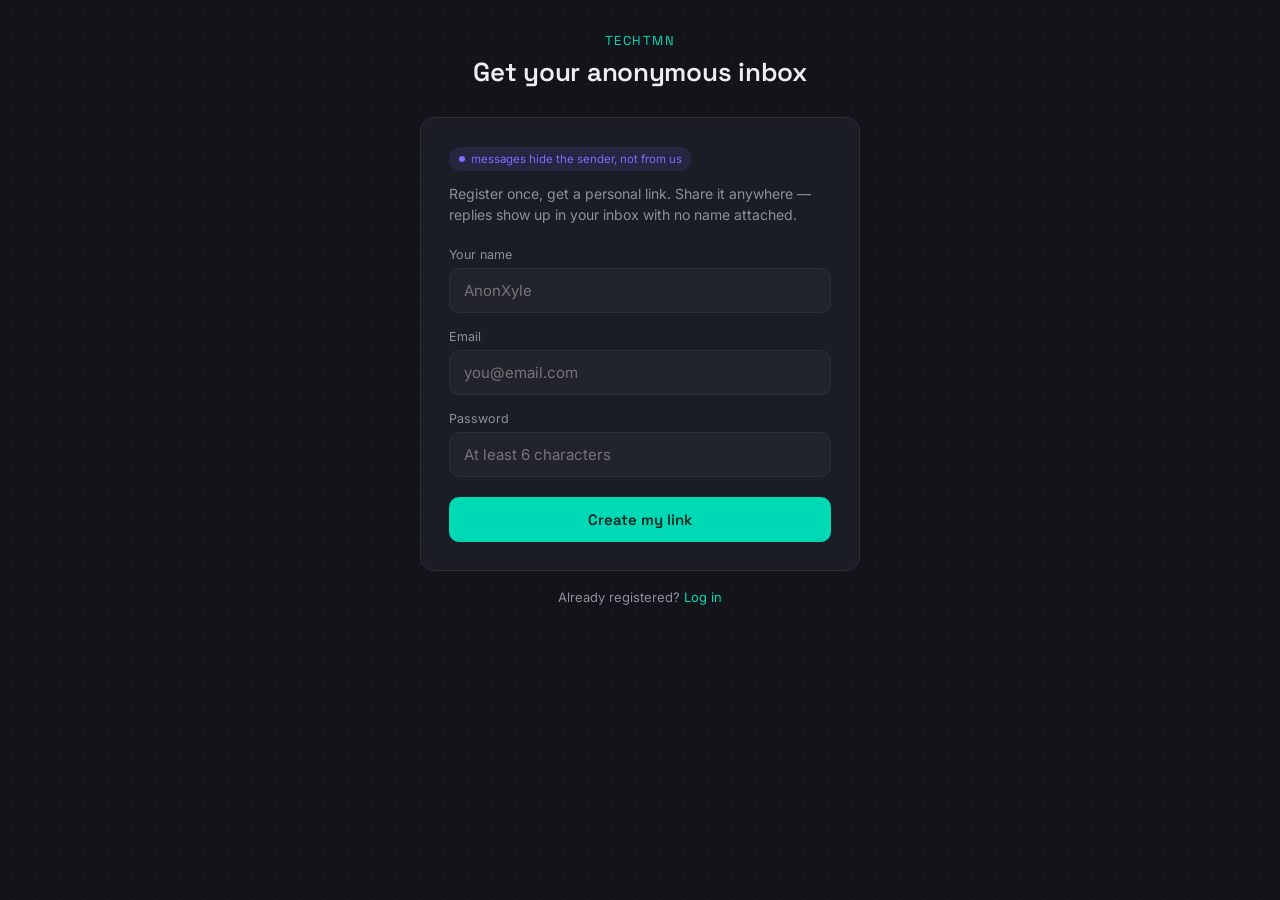
==== index.html @ 78f08a13 "Update placeholder name in input field" ====
<!DOCTYPE html>
<html lang="en">
<head>
<meta charset="UTF-8">
<meta name="viewport" content="width=device-width, initial-scale=1.0">
<title>Get your link — TechTmn Anon</title>
<link rel="preconnect" href="https://fonts.googleapis.com">
<link href="https://fonts.googleapis.com/css2?family=Space+Grotesk:wght@500;600;700&family=Inter:wght@400;500;600&display=swap" rel="stylesheet">
<link rel="stylesheet" href="style.css">
</head>
<body>
<div class="wrap">
  <div class="brand">
    <div class="mark">TechTmn</div>
    <h1>Get your anonymous inbox</h1>
  </div>

  <div class="card" id="formCard">
    <div class="anon-badge"><span class="dot"></span> messages hide the sender, not from us</div>
    <p class="subtitle">Register once, get a personal link. Share it anywhere — replies show up in your inbox with no name attached.</p>

    <label for="name">Your name</label>
    <input id="name" type="text" placeholder="AnonXyle" autocomplete="name">

    <label for="email">Email</label>
    <input id="email" type="email" placeholder="you@email.com" autocomplete="email">

    <label for="password">Password</label>
    <input id="password" type="password" placeholder="At least 6 characters" autocomplete="new-password">

    <button id="registerBtn">Create my link</button>
    <div class="msg" id="statusMsg"></div>
  </div>

  <div class="card" id="resultCard" style="display:none; margin-top:16px;">
    <p class="subtitle" style="margin-bottom:10px;">Your personal link is ready. Share it — anyone can send you a message anonymously.</p>
    <div class="link-row">
      <input id="linkOutput" type="text" readonly>
      <button id="copyBtn" class="secondary">Copy</button>
    </div>
    <button id="goInboxBtn">Go to my inbox</button>
  </div>

  <div class="footer-links">
    Already registered? <a href="login.html">Log in</a>
  </div>
</div>

<script src="config.js"></script>
<script>
const statusMsg = document.getElementById('statusMsg');
const registerBtn = document.getElementById('registerBtn');

function showMsg(text, type) {
  statusMsg.textContent = text;
  statusMsg.className = 'msg show ' + type;
}

registerBtn.addEventListener('click', async () => {
  const name = document.getElementById('name').value.trim();
  const email = document.getElementById('email').value.trim();
  const password = document.getElementById('password').value;

  if (!name || !email || !password) {
    showMsg('Fill in your name, email, and password.', 'err');
    return;
  }
  if (password.length < 6) {
    showMsg('Password should be at least 6 characters.', 'err');
    return;
  }

  registerBtn.disabled = true;
  registerBtn.textContent = 'Creating...';

  try {
    const result = await callApi({ action: 'register', name, email, password });
    if (result.success) {
      setSession(result.userId, result.name);
      const personalLink = window.location.origin + window.location.pathname.replace('register.html', '') + 'send.html?to=' + result.userId;
      document.getElementById('linkOutput').value = personalLink;
      document.getElementById('formCard').style.display = 'none';
      document.getElementById('resultCard').style.display = 'block';
    } else {
      showMsg(result.message || 'Something went wrong.', 'err');
      registerBtn.disabled = false;
      registerBtn.textContent = 'Create my link';
    }
  } catch (err) {
    showMsg('Could not reach the server. Check your connection.', 'err');
    registerBtn.disabled = false;
    registerBtn.textContent = 'Create my link';
  }
});

document.getElementById('copyBtn').addEventListener('click', () => {
  const input = document.getElementById('linkOutput');
  input.select();
  navigator.clipboard.writeText(input.value);
  const btn = document.getElementById('copyBtn');
  const original = btn.textContent;
  btn.textContent = 'Copied';
  setTimeout(() => btn.textContent = original, 1500);
});

document.getElementById('goInboxBtn').addEventListener('click', () => {
  window.location.href = 'inbox.html';
});
</script>
</body>
</html>
---- style.css ----
/* ===== TOKENS ===== */
:root {
  --bg: #12141A;
  --bg-panel: #1A1D26;
  --bg-panel-raised: #21242F;
  --line: #2C303B;
  --text: #EDEFF3;
  --text-muted: #8B909C;
  --accent: #00D9B5;
  --accent-dim: #0A3B34;
  --whisper: #7C6CFF;
  --danger: #FF5C7A;
  --radius: 14px;
  --font-display: 'Space Grotesk', 'Arial', sans-serif;
  --font-body: 'Inter', 'Arial', sans-serif;
}

* { box-sizing: border-box; }

body {
  margin: 0;
  background: var(--bg);
  color: var(--text);
  font-family: var(--font-body);
  min-height: 100vh;
  display: flex;
  flex-direction: column;
  align-items: center;
  padding: 32px 16px 64px;
}

/* subtle dotted texture, echoes "signal noise" of anonymous messages */
body::before {
  content: "";
  position: fixed;
  inset: 0;
  background-image: radial-gradient(var(--line) 1px, transparent 1px);
  background-size: 24px 24px;
  opacity: 0.35;
  pointer-events: none;
  z-index: 0;
}

.wrap {
  position: relative;
  z-index: 1;
  width: 100%;
  max-width: 440px;
}

.brand {
  text-align: center;
  margin-bottom: 28px;
}

.brand .mark {
  font-family: var(--font-display);
  font-size: 13px;
  letter-spacing: 0.12em;
  text-transform: uppercase;
  color: var(--accent);
}

.brand h1 {
  font-family: var(--font-display);
  font-weight: 600;
  font-size: 26px;
  margin: 6px 0 0;
  letter-spacing: -0.01em;
}

.card {
  background: var(--bg-panel);
  border: 1px solid var(--line);
  border-radius: var(--radius);
  padding: 28px;
}

.subtitle {
  color: var(--text-muted);
  font-size: 14px;
  line-height: 1.5;
  margin: -6px 0 22px;
}

label {
  display: block;
  font-size: 12.5px;
  color: var(--text-muted);
  margin: 16px 0 6px;
}
label:first-of-type { margin-top: 0; }

input, textarea {
  width: 100%;
  background: var(--bg-panel-raised);
  border: 1px solid var(--line);
  border-radius: 10px;
  padding: 12px 14px;
  color: var(--text);
  font-family: var(--font-body);
  font-size: 15px;
  outline: none;
  transition: border-color .15s ease;
}
input:focus, textarea:focus {
  border-color: var(--accent);
}
textarea {
  resize: vertical;
  min-height: 110px;
}

button {
  width: 100%;
  margin-top: 20px;
  padding: 13px 16px;
  border: none;
  border-radius: 10px;
  background: var(--accent);
  color: #062621;
  font-family: var(--font-display);
  font-weight: 600;
  font-size: 15px;
  cursor: pointer;
  transition: transform .1s ease, opacity .15s ease;
}
button:hover { opacity: 0.9; }
button:active { transform: scale(0.98); }
button:focus-visible, input:focus-visible, textarea:focus-visible, a:focus-visible {
  outline: 2px solid var(--accent);
  outline-offset: 2px;
}
button.secondary {
  background: transparent;
  border: 1px solid var(--line);
  color: var(--text);
}
button:disabled { opacity: 0.5; cursor: not-allowed; }

.msg {
  margin-top: 16px;
  font-size: 13.5px;
  padding: 10px 12px;
  border-radius: 8px;
  display: none;
}
.msg.show { display: block; }
.msg.ok { background: var(--accent-dim); color: var(--accent); }
.msg.err { background: rgba(255,92,122,0.12); color: var(--danger); }

.link-row {
  display: flex;
  gap: 8px;
  margin-top: 8px;
}
.link-row input { flex: 1; font-size: 13px; }
.link-row button { width: auto; margin-top: 0; padding: 12px 16px; white-space: nowrap; }

.footer-links {
  text-align: center;
  margin-top: 18px;
  font-size: 13px;
  color: var(--text-muted);
}
.footer-links a { color: var(--accent); text-decoration: none; }
.footer-links a:hover { text-decoration: underline; }

/* anonymous badge — the signature detail: a message that fades its own trace */
.anon-badge {
  display: inline-flex;
  align-items: center;
  gap: 6px;
  font-size: 11.5px;
  color: var(--whisper);
  background: rgba(124,108,255,0.12);
  padding: 5px 10px;
  border-radius: 100px;
  margin-bottom: 18px;
}
.anon-badge .dot {
  width: 6px; height: 6px;
  border-radius: 50%;
  background: var(--whisper);
  animation: pulse 2s infinite ease-in-out;
}
@keyframes pulse {
  0%, 100% { opacity: 1; }
  50% { opacity: 0.3; }
}

.inbox-list {
  display: flex;
  flex-direction: column;
  gap: 10px;
  margin-top: 4px;
}
.bubble {
  background: var(--bg-panel-raised);
  border: 1px solid var(--line);
  border-left: 3px solid var(--whisper);
  border-radius: 10px;
  padding: 14px 16px;
  font-size: 14.5px;
  line-height: 1.5;
}
.bubble .time {
  display: block;
  margin-top: 8px;
  font-size: 11.5px;
  color: var(--text-muted);
}
.empty-state {
  text-align: center;
  color: var(--text-muted);
  font-size: 14px;
  padding: 32px 12px;
}

@media (prefers-reduced-motion: reduce) {
  .anon-badge .dot { animation: none; }
}
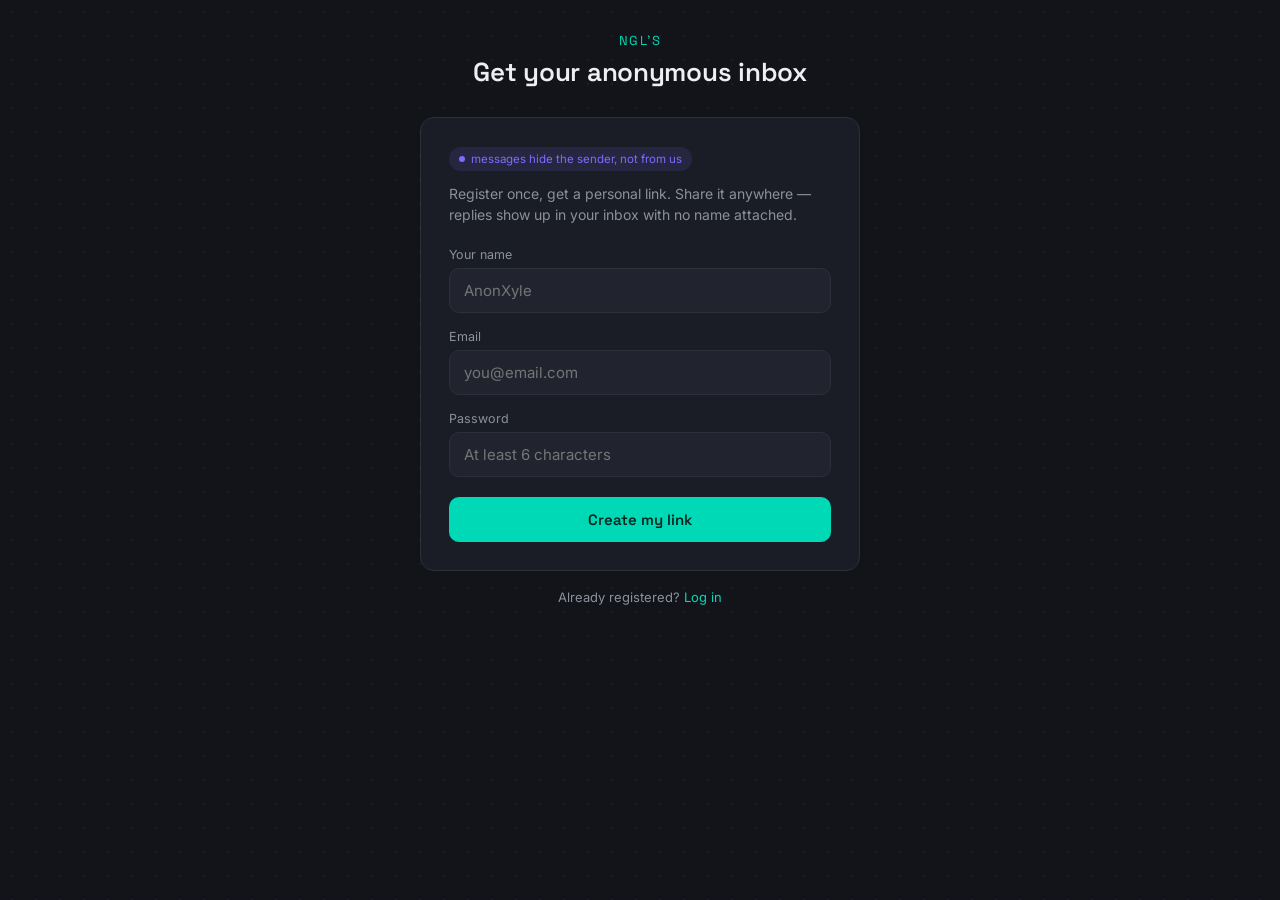
==== commit fef9c62d: "Update brand mark from 'TechTmn' to 'Ngl's'" ====
--- a/index.html
+++ b/index.html
@@ -6,12 +6,15 @@
 <title>Get your link — TechTmn Anon</title>
 <link rel="preconnect" href="https://fonts.googleapis.com">
 <link href="https://fonts.googleapis.com/css2?family=Space+Grotesk:wght@500;600;700&family=Inter:wght@400;500;600&display=swap" rel="stylesheet">
+<link rel="icon" type="image/x-icon" href="favicon.ico">
+   <link rel="icon" type="image/png" sizes="32x32" href="favicon-32.png">
+   <link rel="apple-touch-icon" href="apple-touch-icon.png">
 <link rel="stylesheet" href="style.css">
 </head>
 <body>
 <div class="wrap">
   <div class="brand">
-    <div class="mark">TechTmn</div>
+    <div class="mark">Ngl's</div>
     <h1>Get your anonymous inbox</h1>
   </div>
 
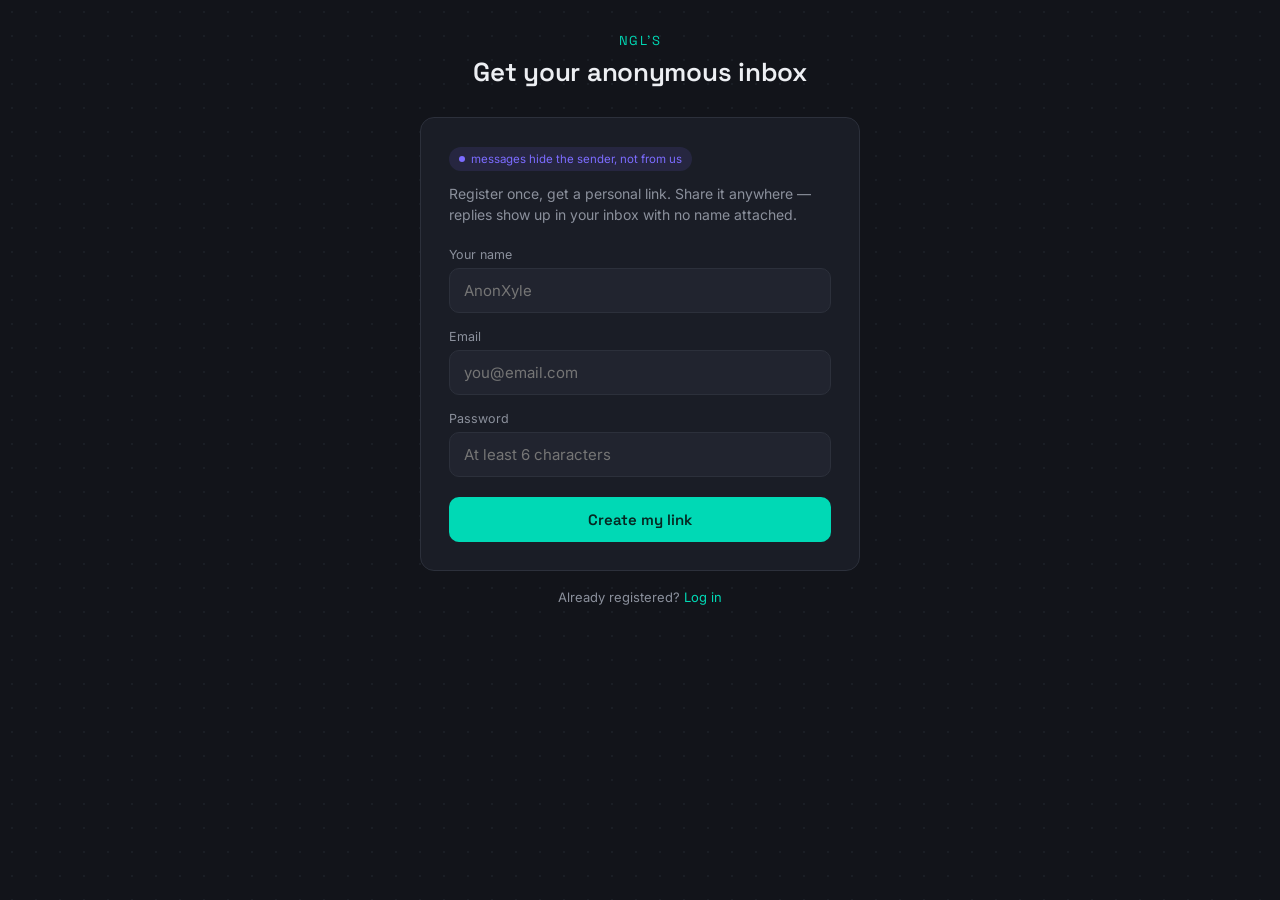
==== commit 9888e5db: "Update title and improve input attributes in index.html" ====
--- a/index.html
+++ b/index.html
@@ -3,18 +3,18 @@
 <head>
 <meta charset="UTF-8">
 <meta name="viewport" content="width=device-width, initial-scale=1.0">
-<title>Get your link — TechTmn Anon</title>
+<title>Get your link — NGL's</title>
 <link rel="preconnect" href="https://fonts.googleapis.com">
 <link href="https://fonts.googleapis.com/css2?family=Space+Grotesk:wght@500;600;700&family=Inter:wght@400;500;600&display=swap" rel="stylesheet">
 <link rel="icon" type="image/x-icon" href="favicon.ico">
-   <link rel="icon" type="image/png" sizes="32x32" href="favicon-32.png">
-   <link rel="apple-touch-icon" href="apple-touch-icon.png">
+<link rel="icon" type="image/png" sizes="32x32" href="favicon-32.png">
+<link rel="apple-touch-icon" href="apple-touch-icon.png">
 <link rel="stylesheet" href="style.css">
 </head>
 <body>
 <div class="wrap">
   <div class="brand">
-    <div class="mark">Ngl's</div>
+    <div class="mark">NGL's</div>
     <h1>Get your anonymous inbox</h1>
   </div>
 
@@ -26,7 +26,7 @@
     <input id="name" type="text" placeholder="AnonXyle" autocomplete="name">
 
     <label for="email">Email</label>
-    <input id="email" type="email" placeholder="you@email.com" autocomplete="email">
+    <input id="email" type="email" placeholder="you@email.com" autocomplete="email" autocapitalize="off" autocorrect="off" spellcheck="false">
 
     <label for="password">Password</label>
     <input id="password" type="password" placeholder="At least 6 characters" autocomplete="new-password">
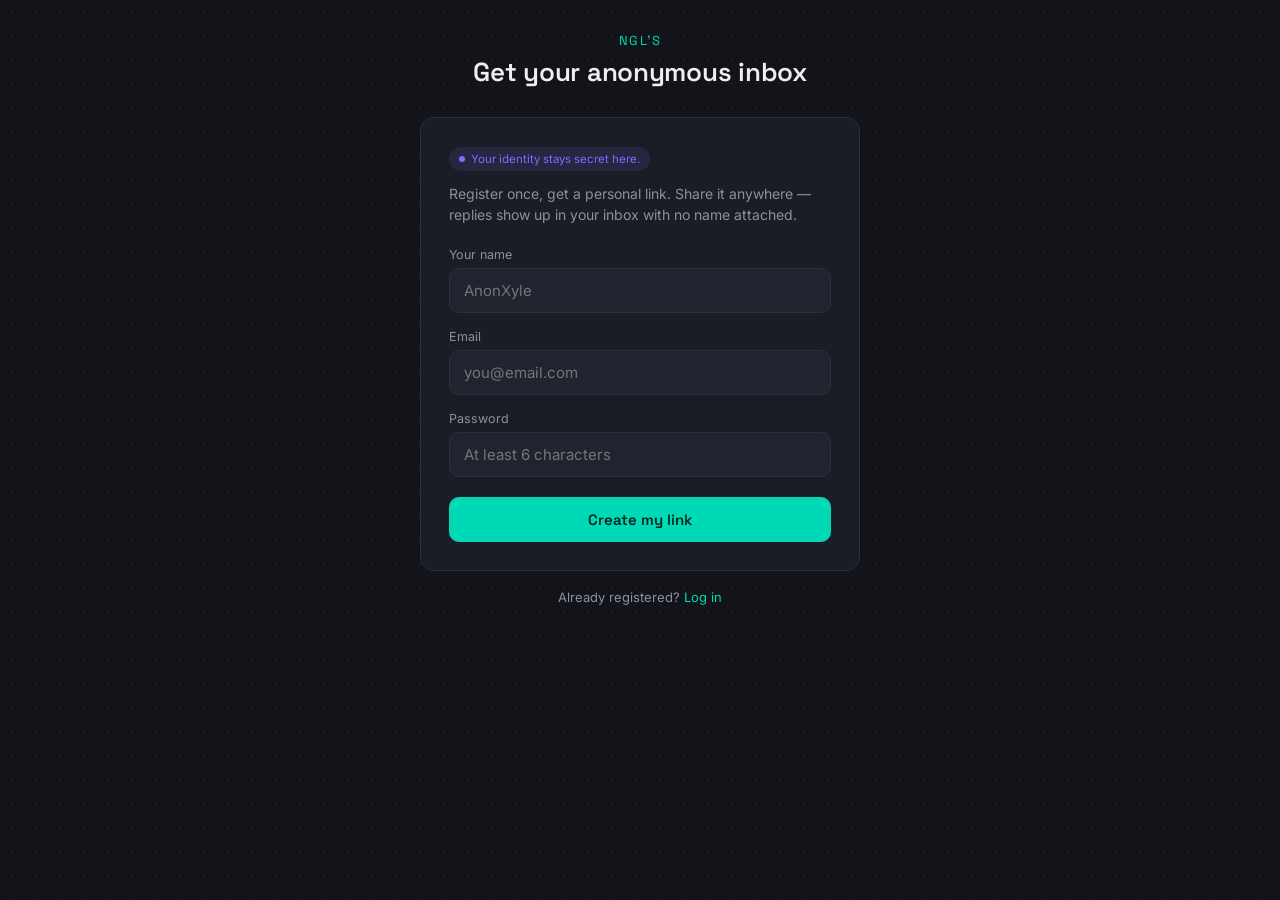
==== commit bd758361: "Update anonymous badge message for clarity" ====
--- a/index.html
+++ b/index.html
@@ -19,7 +19,7 @@
   </div>
 
   <div class="card" id="formCard">
-    <div class="anon-badge"><span class="dot"></span> messages hide the sender, not from us</div>
+    <div class="anon-badge"><span class="dot"></span> Your identity stays secret here.</div>
     <p class="subtitle">Register once, get a personal link. Share it anywhere — replies show up in your inbox with no name attached.</p>
 
     <label for="name">Your name</label>
@@ -80,7 +80,7 @@
     const result = await callApi({ action: 'register', name, email, password });
     if (result.success) {
       setSession(result.userId, result.name);
-      const personalLink = window.location.origin + window.location.pathname.replace('register.html', '') + 'send.html?to=' + result.userId;
+      const personalLink = window.location.origin + window.location.pathname.replace('index.html', '') + 'send.html?to=' + result.userId;
       document.getElementById('linkOutput').value = personalLink;
       document.getElementById('formCard').style.display = 'none';
       document.getElementById('resultCard').style.display = 'block';
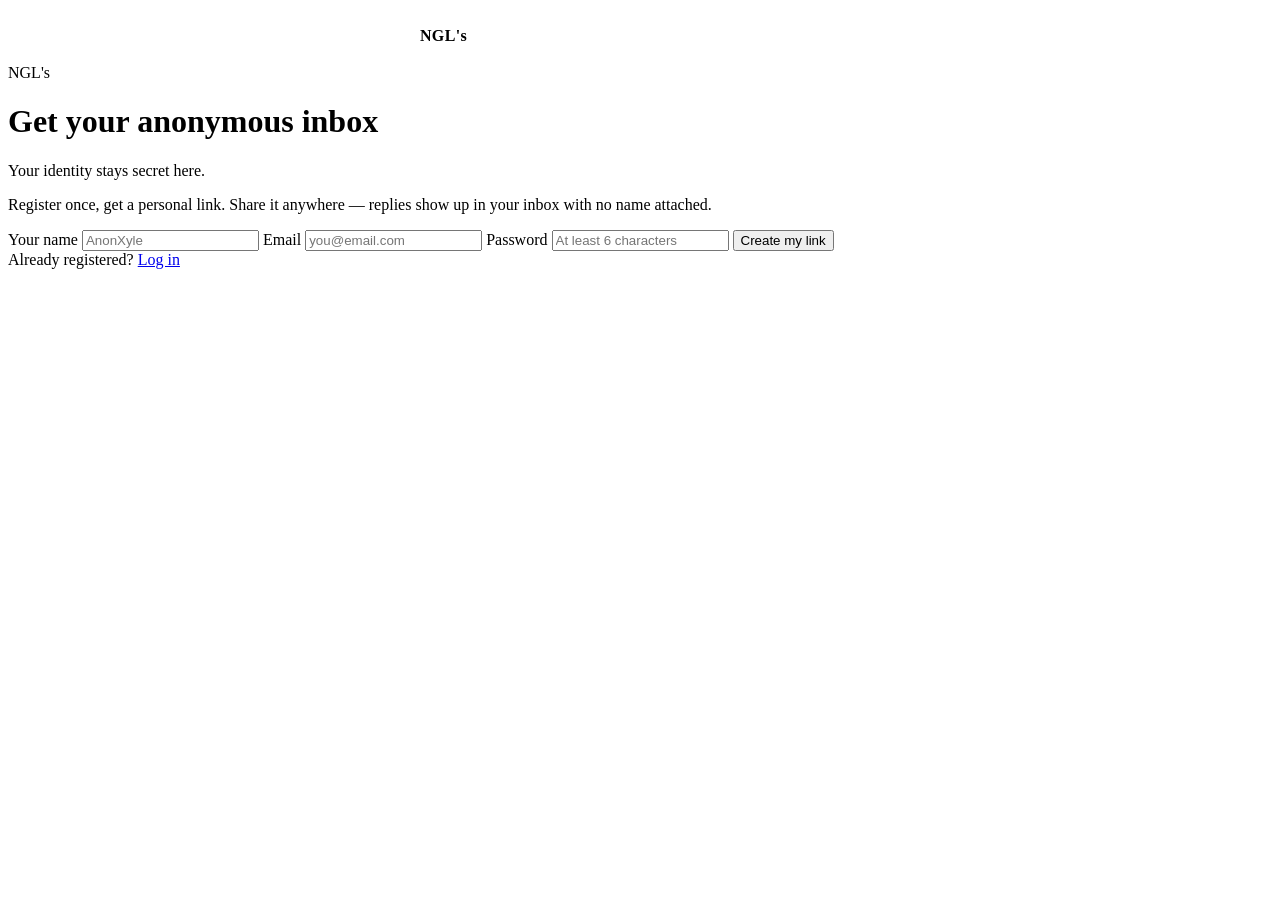
==== commit 4cc9bbc4: "Add header navigation and toggle functionality" ====
--- a/index.html
+++ b/index.html
@@ -12,6 +12,25 @@
 <link rel="stylesheet" href="style.css">
 </head>
 <body>
+<header class="site-header" id="siteHeader">
+  <div class="header-inner">
+    <a href="index.html" class="header-logo">NGL's</a>
+    <button class="menu-toggle" id="menuToggle" aria-label="Open menu">
+      <svg viewBox="0 0 24 24" fill="none" stroke-width="2" stroke-linecap="round" stroke-linejoin="round"><line x1="4" y1="7" x2="20" y2="7"></line><line x1="4" y1="12" x2="20" y2="12"></line><line x1="4" y1="17" x2="20" y2="17"></line></svg>
+    </button>
+  </div>
+  <nav class="header-menu" id="headerMenu">
+    <a href="https://tmenshs.github.io/AnonApp/inbox.html">
+      <svg viewBox="0 0 24 24" fill="none" stroke-width="2" stroke-linecap="round" stroke-linejoin="round"><path d="M3 12l9-9 9 9"></path><path d="M5 10v10h14V10"></path></svg>
+      Inbox
+    </a>
+    <a href="login.html">
+      <svg viewBox="0 0 24 24" fill="none" stroke-width="2" stroke-linecap="round" stroke-linejoin="round"><path d="M15 3h4a2 2 0 0 1 2 2v14a2 2 0 0 1-2 2h-4"></path><polyline points="10 17 15 12 10 7"></polyline><line x1="15" y1="12" x2="3" y2="12"></line></svg>
+      Log in
+    </a>
+  </nav>
+</header>
+
 <div class="wrap">
   <div class="brand">
     <div class="mark">NGL's</div>
@@ -51,6 +70,13 @@
 
 <script src="config.js"></script>
 <script>
+const menuToggle = document.getElementById('menuToggle');
+const headerMenu = document.getElementById('headerMenu');
+menuToggle.addEventListener('click', () => {
+  menuToggle.classList.toggle('open');
+  headerMenu.classList.toggle('open');
+});
+
 const statusMsg = document.getElementById('statusMsg');
 const registerBtn = document.getElementById('registerBtn');
 
--- a/style.css
+++ b/style.css
@@ -1,222 +1,98 @@
-/* ===== TOKENS ===== */
-:root {
-  --bg: #12141A;
-  --bg-panel: #1A1D26;
-  --bg-panel-raised: #21242F;
-  --line: #2C303B;
-  --text: #EDEFF3;
-  --text-muted: #8B909C;
-  --accent: #00D9B5;
-  --accent-dim: #0A3B34;
-  --whisper: #7C6CFF;
-  --danger: #FF5C7A;
-  --radius: 14px;
-  --font-display: 'Space Grotesk', 'Arial', sans-serif;
-  --font-body: 'Inter', 'Arial', sans-serif;
+/* ===== STICKY HEADER ===== */
+.site-header {
+  position: sticky;
+  top: 0;
+  z-index: 50;
+  width: 100%;
+  background: var(--bg);
+  border-bottom: 1px solid var(--line);
 }
 
-* { box-sizing: border-box; }
-
-body {
-  margin: 0;
-  background: var(--bg);
-  color: var(--text);
-  font-family: var(--font-body);
-  min-height: 100vh;
+.header-inner {
   display: flex;
-  flex-direction: column;
   align-items: center;
-  padding: 32px 16px 64px;
+  justify-content: space-between;
+  height: 56px;
+  padding: 0 18px;
+  max-width: 440px;
+  margin: 0 auto;
 }
 
-/* subtle dotted texture, echoes "signal noise" of anonymous messages */
-body::before {
-  content: "";
-  position: fixed;
-  inset: 0;
-  background-image: radial-gradient(var(--line) 1px, transparent 1px);
-  background-size: 24px 24px;
-  opacity: 0.35;
-  pointer-events: none;
-  z-index: 0;
+.header-logo {
+  font-family: var(--font-display);
+  font-weight: 700;
+  font-size: 16px;
+  letter-spacing: 0.02em;
+  color: var(--danger);
+  text-decoration: none;
 }
 
-.wrap {
-  position: relative;
-  z-index: 1;
-  width: 100%;
-  max-width: 440px;
+.menu-toggle {
+  width: 40px;
+  height: 40px;
+  border: none;
+  border-radius: 12px;
+  background: var(--bg-panel-raised);
+  display: flex;
+  justify-content: center;
+  align-items: center;
+  cursor: pointer;
+  padding: 0;
 }
 
-.brand {
-  text-align: center;
-  margin-bottom: 28px;
+.menu-toggle svg {
+  width: 20px;
+  height: 20px;
+  stroke: var(--whisper);
+  transition: stroke .2s ease;
 }
 
-.brand .mark {
-  font-family: var(--font-display);
-  font-size: 13px;
-  letter-spacing: 0.12em;
-  text-transform: uppercase;
-  color: var(--accent);
+.menu-toggle.open svg {
+  stroke: var(--danger);
 }
 
-.brand h1 {
-  font-family: var(--font-display);
-  font-weight: 600;
-  font-size: 26px;
-  margin: 6px 0 0;
-  letter-spacing: -0.01em;
+.header-menu {
+  max-height: 0;
+  overflow: hidden;
+  max-width: 440px;
+  margin: 0 auto;
+  transition: max-height .3s ease;
 }
 
-.card {
+.header-menu.open {
+  max-height: 220px;
+  padding: 4px 18px 14px;
+}
+
+.header-menu a {
+  display: flex;
+  align-items: center;
+  gap: 12px;
+  padding: 13px 16px;
+  margin-top: 8px;
+  border-radius: 12px;
   background: var(--bg-panel);
   border: 1px solid var(--line);
-  border-radius: var(--radius);
-  padding: 28px;
+  color: var(--text);
+  text-decoration: none;
+  font-family: var(--font-body);
+  font-size: 14.5px;
+  font-weight: 600;
+  transition: background .15s ease, border-color .15s ease;
 }
 
-.subtitle {
-  color: var(--text-muted);
-  font-size: 14px;
-  line-height: 1.5;
-  margin: -6px 0 22px;
+.header-menu a svg {
+  width: 18px;
+  height: 18px;
+  stroke: var(--whisper);
+  flex-shrink: 0;
 }
 
-label {
-  display: block;
-  font-size: 12.5px;
-  color: var(--text-muted);
-  margin: 16px 0 6px;
-}
-label:first-of-type { margin-top: 0; }
-
-input, textarea {
-  width: 100%;
+.header-menu a:hover {
   background: var(--bg-panel-raised);
-  border: 1px solid var(--line);
-  border-radius: 10px;
-  padding: 12px 14px;
-  color: var(--text);
-  font-family: var(--font-body);
-  font-size: 15px;
-  outline: none;
-  transition: border-color .15s ease;
-}
-input:focus, textarea:focus {
-  border-color: var(--accent);
-}
-textarea {
-  resize: vertical;
-  min-height: 110px;
+  border-color: var(--whisper);
 }
 
-button {
-  width: 100%;
-  margin-top: 20px;
-  padding: 13px 16px;
-  border: none;
-  border-radius: 10px;
-  background: var(--accent);
-  color: #062621;
-  font-family: var(--font-display);
-  font-weight: 600;
-  font-size: 15px;
-  cursor: pointer;
-  transition: transform .1s ease, opacity .15s ease;
+.header-menu a:hover svg {
+  stroke: var(--danger);
 }
-button:hover { opacity: 0.9; }
-button:active { transform: scale(0.98); }
-button:focus-visible, input:focus-visible, textarea:focus-visible, a:focus-visible {
-  outline: 2px solid var(--accent);
-  outline-offset: 2px;
-}
-button.secondary {
-  background: transparent;
-  border: 1px solid var(--line);
-  color: var(--text);
-}
-button:disabled { opacity: 0.5; cursor: not-allowed; }
-
-.msg {
-  margin-top: 16px;
-  font-size: 13.5px;
-  padding: 10px 12px;
-  border-radius: 8px;
-  display: none;
-}
-.msg.show { display: block; }
-.msg.ok { background: var(--accent-dim); color: var(--accent); }
-.msg.err { background: rgba(255,92,122,0.12); color: var(--danger); }
-
-.link-row {
-  display: flex;
-  gap: 8px;
-  margin-top: 8px;
-}
-.link-row input { flex: 1; font-size: 13px; }
-.link-row button { width: auto; margin-top: 0; padding: 12px 16px; white-space: nowrap; }
-
-.footer-links {
-  text-align: center;
-  margin-top: 18px;
-  font-size: 13px;
-  color: var(--text-muted);
-}
-.footer-links a { color: var(--accent); text-decoration: none; }
-.footer-links a:hover { text-decoration: underline; }
-
-/* anonymous badge — the signature detail: a message that fades its own trace */
-.anon-badge {
-  display: inline-flex;
-  align-items: center;
-  gap: 6px;
-  font-size: 11.5px;
-  color: var(--whisper);
-  background: rgba(124,108,255,0.12);
-  padding: 5px 10px;
-  border-radius: 100px;
-  margin-bottom: 18px;
-}
-.anon-badge .dot {
-  width: 6px; height: 6px;
-  border-radius: 50%;
-  background: var(--whisper);
-  animation: pulse 2s infinite ease-in-out;
-}
-@keyframes pulse {
-  0%, 100% { opacity: 1; }
-  50% { opacity: 0.3; }
-}
-
-.inbox-list {
-  display: flex;
-  flex-direction: column;
-  gap: 10px;
-  margin-top: 4px;
-}
-.bubble {
-  background: var(--bg-panel-raised);
-  border: 1px solid var(--line);
-  border-left: 3px solid var(--whisper);
-  border-radius: 10px;
-  padding: 14px 16px;
-  font-size: 14.5px;
-  line-height: 1.5;
-}
-.bubble .time {
-  display: block;
-  margin-top: 8px;
-  font-size: 11.5px;
-  color: var(--text-muted);
-}
-.empty-state {
-  text-align: center;
-  color: var(--text-muted);
-  font-size: 14px;
-  padding: 32px 12px;
-}
-
-@media (prefers-reduced-motion: reduce) {
-  .anon-badge .dot { animation: none; }
-}
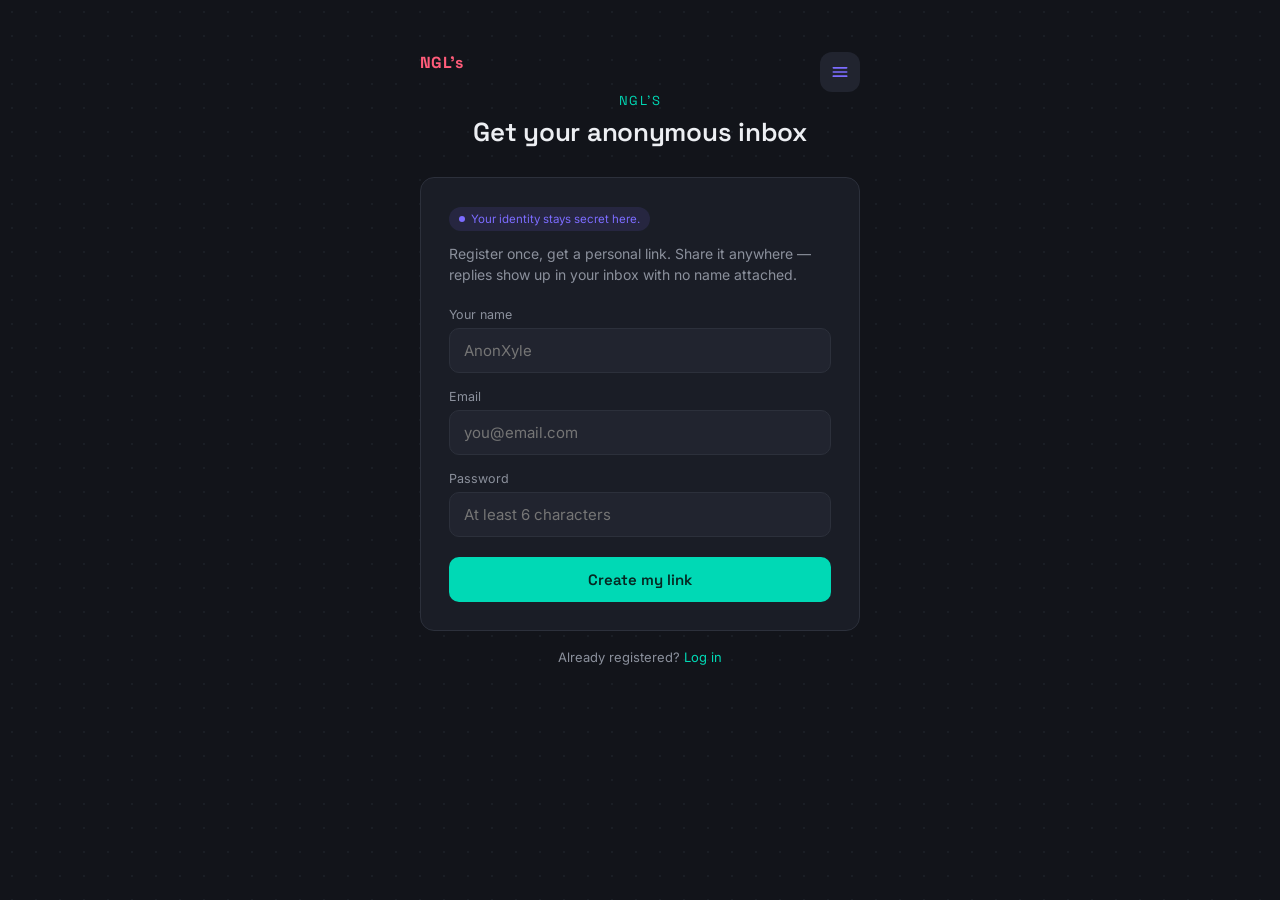
==== commit a4833925: "Add animated emoji background to index.html Added animated emoji background to the body of the HTML." ====
--- a/index.html
+++ b/index.html
@@ -12,6 +12,22 @@
 <link rel="stylesheet" href="style.css">
 </head>
 <body>
+<div class="emoji-bg" aria-hidden="true">
+  <span style="left:5%; animation-duration:14s; animation-delay:0s;">😄</span>
+  <span style="left:15%; animation-duration:18s; animation-delay:2s;">😂</span>
+  <span style="left:25%; animation-duration:12s; animation-delay:4s;">😊</span>
+  <span style="left:35%; animation-duration:16s; animation-delay:1s;">⚡</span>
+  <span style="left:45%; animation-duration:20s; animation-delay:3s;">😌</span>
+  <span style="left:55%; animation-duration:13s; animation-delay:5s;">😅</span>
+  <span style="left:65%; animation-duration:17s; animation-delay:2.5s;">😴</span>
+  <span style="left:75%; animation-duration:15s; animation-delay:0.5s;">😉</span>
+  <span style="left:85%; animation-duration:19s; animation-delay:3.5s;">😎</span>
+  <span style="left:10%; animation-duration:22s; animation-delay:6s;">😍</span>
+  <span style="left:30%; animation-duration:14s; animation-delay:7s;">😜</span>
+  <span style="left:50%; animation-duration:18s; animation-delay:8s;">🥰</span>
+  <span style="left:70%; animation-duration:16s; animation-delay:9s;">😢</span>
+  <span style="left:90%; animation-duration:21s; animation-delay:5.5s;">🥰</span>
+</div>
 <header class="site-header" id="siteHeader">
   <div class="header-inner">
     <a href="index.html" class="header-logo">NGL's</a>
--- a/style.css
+++ b/style.css
@@ -1,23 +1,237 @@
-/* ===== STICKY HEADER ===== */
+/* ===== TOKENS ===== */
+:root {
+  --bg: #12141A;
+  --bg-panel: #1A1D26;
+  --bg-panel-raised: #21242F;
+  --line: #2C303B;
+  --text: #EDEFF3;
+  --text-muted: #8B909C;
+  --accent: #00D9B5;
+  --accent-dim: #0A3B34;
+  --whisper: #7C6CFF;
+  --danger: #FF5C7A;
+  --radius: 14px;
+  --font-display: 'Space Grotesk', 'Arial', sans-serif;
+  --font-body: 'Inter', 'Arial', sans-serif;
+}
+
+* { box-sizing: border-box; }
+
+body {
+  margin: 0;
+  background: var(--bg);
+  color: var(--text);
+  font-family: var(--font-body);
+  min-height: 100vh;
+  display: flex;
+  flex-direction: column;
+  align-items: center;
+  padding: 32px 16px 64px;
+}
+
+body::before {
+  content: "";
+  position: fixed;
+  inset: 0;
+  background-image: radial-gradient(var(--line) 1px, transparent 1px);
+  background-size: 24px 24px;
+  opacity: 0.35;
+  pointer-events: none;
+  z-index: 0;
+}
+
+.wrap {
+  position: relative;
+  z-index: 1;
+  width: 100%;
+  max-width: 440px;
+}
+
+.brand {
+  text-align: center;
+  margin-bottom: 28px;
+}
+
+.brand .mark {
+  font-family: var(--font-display);
+  font-size: 13px;
+  letter-spacing: 0.12em;
+  text-transform: uppercase;
+  color: var(--accent);
+}
+
+.brand h1 {
+  font-family: var(--font-display);
+  font-weight: 600;
+  font-size: 26px;
+  margin: 6px 0 0;
+  letter-spacing: -0.01em;
+}
+
+.card {
+  background: var(--bg-panel);
+  border: 1px solid var(--line);
+  border-radius: var(--radius);
+  padding: 28px;
+}
+
+.subtitle {
+  color: var(--text-muted);
+  font-size: 14px;
+  line-height: 1.5;
+  margin: -6px 0 22px;
+}
+
+label {
+  display: block;
+  font-size: 12.5px;
+  color: var(--text-muted);
+  margin: 16px 0 6px;
+}
+label:first-of-type { margin-top: 0; }
+
+input, textarea {
+  width: 100%;
+  background: var(--bg-panel-raised);
+  border: 1px solid var(--line);
+  border-radius: 10px;
+  padding: 12px 14px;
+  color: var(--text);
+  font-family: var(--font-body);
+  font-size: 15px;
+  outline: none;
+  transition: border-color .15s ease;
+}
+input:focus, textarea:focus {
+  border-color: var(--accent);
+}
+textarea {
+  resize: vertical;
+  min-height: 110px;
+}
+
+button {
+  width: 100%;
+  margin-top: 20px;
+  padding: 13px 16px;
+  border: none;
+  border-radius: 10px;
+  background: var(--accent);
+  color: #062621;
+  font-family: var(--font-display);
+  font-weight: 600;
+  font-size: 15px;
+  cursor: pointer;
+  transition: transform .1s ease, opacity .15s ease;
+}
+button:hover { opacity: 0.9; }
+button:active { transform: scale(0.98); }
+button:focus-visible, input:focus-visible, textarea:focus-visible, a:focus-visible {
+  outline: 2px solid var(--accent);
+  outline-offset: 2px;
+}
+button.secondary {
+  background: transparent;
+  border: 1px solid var(--line);
+  color: var(--text);
+}
+button:disabled { opacity: 0.5; cursor: not-allowed; }
+
+.msg {
+  margin-top: 16px;
+  font-size: 13.5px;
+  padding: 10px 12px;
+  border-radius: 8px;
+  display: none;
+}
+.msg.show { display: block; }
+.msg.ok { background: var(--accent-dim); color: var(--accent); }
+.msg.err { background: rgba(255,92,122,0.12); color: var(--danger); }
+
+.link-row {
+  display: flex;
+  gap: 8px;
+  margin-top: 8px;
+}
+.link-row input { flex: 1; font-size: 13px; }
+.link-row button { width: auto; margin-top: 0; padding: 12px 16px; white-space: nowrap; }
+
+.footer-links {
+  text-align: center;
+  margin-top: 18px;
+  font-size: 13px;
+  color: var(--text-muted);
+}
+.footer-links a { color: var(--accent); text-decoration: none; }
+.footer-links a:hover { text-decoration: underline; }
+
+.anon-badge {
+  display: inline-flex;
+  align-items: center;
+  gap: 6px;
+  font-size: 11.5px;
+  color: var(--whisper);
+  background: rgba(124,108,255,0.12);
+  padding: 5px 10px;
+  border-radius: 100px;
+  margin-bottom: 18px;
+}
+.anon-badge .dot {
+  width: 6px; height: 6px;
+  border-radius: 50%;
+  background: var(--whisper);
+  animation: pulse 2s infinite ease-in-out;
+}
+@keyframes pulse {
+  0%, 100% { opacity: 1; }
+  50% { opacity: 0.3; }
+}
+
+.inbox-list {
+  display: flex;
+  flex-direction: column;
+  gap: 10px;
+  margin-top: 4px;
+}
+.bubble {
+  background: var(--bg-panel-raised);
+  border: 1px solid var(--line);
+  border-left: 3px solid var(--whisper);
+  border-radius: 10px;
+  padding: 14px 16px;
+  font-size: 14.5px;
+  line-height: 1.5;
+}
+.bubble .time {
+  display: block;
+  margin-top: 8px;
+  font-size: 11.5px;
+  color: var(--text-muted);
+}
+.empty-state {
+  text-align: center;
+  color: var(--text-muted);
+  font-size: 14px;
+  padding: 32px 12px;
+}
+
+@media (prefers-reduced-motion: reduce) {
+  .anon-badge .dot { animation: none; }
+}
+
+/* ===== FLOATING HEADER MENU ===== */
 .site-header {
-  position: sticky;
-  top: 0;
-  z-index: 50;
+  position: relative;
   width: 100%;
-  background: var(--bg);
-  border-bottom: 1px solid var(--line);
-}
-
-.header-inner {
-  display: flex;
-  align-items: center;
-  justify-content: space-between;
-  height: 56px;
-  padding: 0 18px;
   max-width: 440px;
   margin: 0 auto;
-}
-
+  z-index: 50;
+}
+.header-inner {
+  display: flex;
+  align-items: center;
+  justify-content: space-between;
+}
 .header-logo {
   font-family: var(--font-display);
   font-weight: 700;
@@ -26,7 +240,6 @@
   color: var(--danger);
   text-decoration: none;
 }
-
 .menu-toggle {
   width: 40px;
   height: 40px;
@@ -39,60 +252,96 @@
   cursor: pointer;
   padding: 0;
 }
-
 .menu-toggle svg {
   width: 20px;
   height: 20px;
   stroke: var(--whisper);
   transition: stroke .2s ease;
 }
-
 .menu-toggle.open svg {
   stroke: var(--danger);
 }
-
 .header-menu {
+  position: absolute;
+  top: calc(100% + 8px);
+  right: 0;
+  width: 220px;
+  background: var(--bg-panel);
+  border: 1px solid var(--line);
+  border-radius: var(--radius);
+  box-shadow: 0 12px 32px rgba(0,0,0,0.4);
+  overflow: hidden;
   max-height: 0;
-  overflow: hidden;
-  max-width: 440px;
-  margin: 0 auto;
-  transition: max-height .3s ease;
-}
-
+  opacity: 0;
+  transform: translateY(-6px);
+  transition: max-height .25s ease, opacity .2s ease, transform .2s ease;
+  pointer-events: none;
+}
 .header-menu.open {
   max-height: 220px;
-  padding: 4px 18px 14px;
-}
-
+  opacity: 1;
+  transform: translateY(0);
+  pointer-events: auto;
+  padding: 6px;
+}
 .header-menu a {
   display: flex;
   align-items: center;
   gap: 12px;
-  padding: 13px 16px;
-  margin-top: 8px;
-  border-radius: 12px;
-  background: var(--bg-panel);
-  border: 1px solid var(--line);
+  padding: 12px 14px;
+  border-radius: 10px;
   color: var(--text);
   text-decoration: none;
   font-family: var(--font-body);
-  font-size: 14.5px;
+  font-size: 14px;
   font-weight: 600;
-  transition: background .15s ease, border-color .15s ease;
-}
-
+  transition: background .15s ease;
+}
 .header-menu a svg {
   width: 18px;
   height: 18px;
   stroke: var(--whisper);
   flex-shrink: 0;
 }
-
 .header-menu a:hover {
   background: var(--bg-panel-raised);
-  border-color: var(--whisper);
-}
-
+}
 .header-menu a:hover svg {
   stroke: var(--danger);
 }
+
+/* ===== FLOATING EMOJI BACKGROUND ===== */
+.emoji-bg {
+  position: fixed;
+  inset: 0;
+  overflow: hidden;
+  pointer-events: none;
+  z-index: 0;
+}
+.emoji-bg span {
+  position: absolute;
+  bottom: -60px;
+  font-size: 24px;
+  opacity: 0.35;
+  animation: floatUp linear infinite;
+}
+@keyframes floatUp {
+  0% {
+    transform: translateY(0) rotate(0deg);
+    opacity: 0;
+  }
+  10% {
+    opacity: 0.35;
+  }
+  90% {
+    opacity: 0.35;
+  }
+  100% {
+    transform: translateY(-110vh) rotate(20deg);
+    opacity: 0;
+  }
+}
+
+@media (prefers-reduced-motion: reduce) {
+  .emoji-bg span { animation: none; display: none; }
+}
